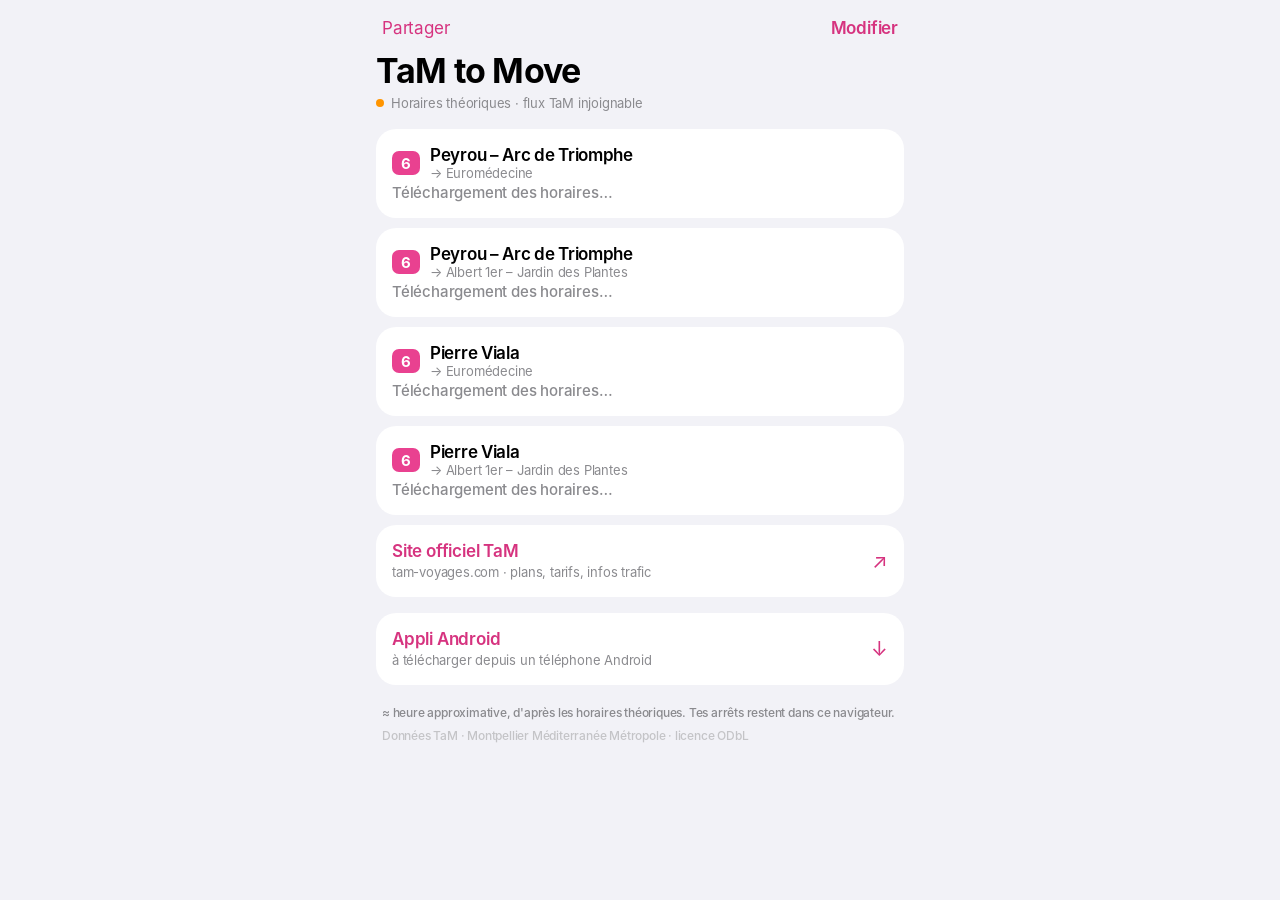
==== site/index.html @ f5b3a71c "« J'arrive » : page de suivi en direct d'un bus jusqu'à l'arrêt de descente Co-Authored-By: Claude O" ====
<!DOCTYPE html>
<html lang="fr">
<head>
<meta charset="utf-8">
<meta name="viewport" content="width=device-width, initial-scale=1, viewport-fit=cover">
<title>TaM to Move</title>
<meta name="description" content="Prochains passages TaM (Montpellier) à tes arrêts, en temps réel.">
<meta name="theme-color" content="#F2F2F7" media="(prefers-color-scheme: light)">
<meta name="theme-color" content="#000000" media="(prefers-color-scheme: dark)">
<meta name="apple-mobile-web-app-capable" content="yes">
<meta name="apple-mobile-web-app-title" content="TaM to Move">
<meta name="apple-mobile-web-app-status-bar-style" content="default">
<link rel="apple-touch-icon" href="icon-180.png">
<link rel="icon" href="icon.svg" type="image/svg+xml">
<link rel="manifest" href="manifest.webmanifest">
<link rel="stylesheet" href="style.css?v=9">
</head>
<body>
<main id="app" aria-live="polite"></main>
<div id="toast" role="status"></div>
<script src="vendor/qrcode.js?v=9"></script>
<script type="module" src="app.js?v=9"></script>
</body>
</html>
---- site/style.css ----
@font-face{font-family:Inter;src:url(fonts/inter_regular.otf);font-weight:400;font-display:swap}
@font-face{font-family:Inter;src:url(fonts/inter_medium.otf);font-weight:500;font-display:swap}
@font-face{font-family:Inter;src:url(fonts/inter_semibold.otf);font-weight:600;font-display:swap}
@font-face{font-family:Inter;src:url(fonts/inter_bold.otf);font-weight:700;font-display:swap}
:root{--bg:#F2F2F7;--card:#fff;--label:#000;--sec:#8A8A8E;--ter:#C4C4C7;--sep:#E5E5EA;--fill:#E9E9EE;
  --live:#34C759;--warn:#FF9500;--danger:#FF3B30;--accent:#D6337F;--chip:#1C1C1E;color-scheme:light}
@media (prefers-color-scheme:dark){:root{--bg:#000;--card:#1C1C1E;--label:#fff;--sec:#98989F;--ter:#48484A;--sep:#38383A;
  --fill:#2C2C2E;--live:#30D158;--warn:#FF9F0A;--danger:#FF453A;--accent:#F2629F;--chip:#3A3A3C;color-scheme:dark}}
*{box-sizing:border-box;margin:0;padding:0;-webkit-tap-highlight-color:transparent}
html{background:var(--bg)}
body{font-family:Inter,-apple-system,system-ui,sans-serif;background:var(--bg);color:var(--label);-webkit-font-smoothing:antialiased;
  letter-spacing:-.2px;min-height:100vh}
main{max-width:560px;margin:0 auto;padding:calc(env(safe-area-inset-top) + 6px) 16px calc(env(safe-area-inset-bottom) + 32px)}
button{font:inherit;color:inherit;background:none;border:0;cursor:pointer}
a{color:var(--accent);text-decoration:none}
.nav{height:44px;display:flex;align-items:center;justify-content:space-between}
.nav button,.nav a{color:var(--accent);font-size:17px;padding:6px;border-radius:8px}
.nav .action{font-weight:600}
h1{font-size:34px;font-weight:700;letter-spacing:-.8px;line-height:41px}
h1.t2{font-size:30px;letter-spacing:-.6px;line-height:36px}
.sub{display:flex;align-items:center;gap:7px;font-size:13px;color:var(--sec);margin:4px 0 18px}
.dot{width:8px;height:8px;border-radius:4px;flex:none}
.dot.live{background:var(--live);animation:pulse 1.1s ease-in-out infinite alternate}
@keyframes pulse{to{opacity:.25}}
.card{background:var(--card);border-radius:20px;padding:16px;margin-bottom:10px;display:block;width:100%;text-align:left}
.row{display:flex;align-items:center;gap:10px}
.pill{display:inline-flex;justify-content:center;align-items:center;min-width:28px;height:24px;padding:0 7px;border-radius:7px;
  font-weight:700;font-size:15px;flex:none}
.pill.s{min-width:22px;height:20px;font-size:12.5px;border-radius:5px;padding:0 5px}
.grow{flex:1;min-width:0}
.ell{white-space:nowrap;overflow:hidden;text-overflow:ellipsis}
.stop{font-size:17px;font-weight:600;letter-spacing:-.3px}
.dest{font-size:13px;color:var(--sec)}
.chip{font-size:12px;font-weight:600;border-radius:99px;padding:3px 8px;flex:none}
.big{display:flex;align-items:flex-end;gap:10px;margin-top:12px}
.big .w{font-size:34px;font-weight:700;letter-spacing:-.8px;line-height:38px}
.big .h{font-size:15px;font-weight:500;color:var(--sec);margin-bottom:5px;display:flex;align-items:center;gap:5px}
.th{color:var(--sec)!important}
.line{height:.5px;background:var(--sep);margin:14px 0 12px}
.next{display:grid;grid-template-columns:repeat(4,1fr)}
.next b{display:block;font-size:15px;font-weight:600}
.next span{font-size:12px;font-weight:500;color:var(--sec)}
.next .x b{color:var(--danger)}.next .x span{text-decoration:line-through}
.night{font-size:30px;font-weight:700;letter-spacing:-.6px;margin-top:12px}
.rep{font-size:15px;font-weight:500;color:var(--sec);margin-top:2px}
.alert{background:color-mix(in srgb,var(--warn) 13%,transparent);border-radius:18px;padding:14px;display:flex;gap:12px;margin-bottom:12px;width:100%;text-align:left}
.alert .i{width:26px;height:26px;border-radius:13px;background:var(--warn);color:#fff;font-weight:700;display:flex;align-items:center;justify-content:center;flex:none}
.alert b{font-size:15px;font-weight:600;display:block}
.alert p{font-size:13px;opacity:.75;margin-top:3px;line-height:18px}
.alert:not(.open) b,.alert:not(.open) p{display:-webkit-box;-webkit-line-clamp:2;-webkit-box-orient:vertical;overflow:hidden}
.foot{font-size:12px;font-weight:500;color:var(--sec);padding:4px 6px}
.foot.t{color:var(--ter)}
.link{display:flex;align-items:center;justify-content:space-between;margin:6px 0 16px}
.link b{color:var(--accent);font-size:17px;font-weight:600;display:block}
.group{background:var(--card);border-radius:16px;overflow:hidden}
.item{display:flex;align-items:center;gap:10px;padding:10px 12px 10px 14px;min-height:60px;position:relative;width:100%;text-align:left}
.item+.item::before{content:"";position:absolute;top:0;left:56px;right:0;height:.5px;background:var(--sep)}
.round{width:30px;height:30px;border-radius:15px;display:flex;align-items:center;justify-content:center;font-weight:700;font-size:15px;flex:none}
.round.del{background:var(--danger);color:#fff}
.round.mv{background:var(--fill)}
.round:disabled{opacity:.3}
.gfoot{font-size:13px;color:var(--sec);padding:8px 6px 24px}
.add{display:flex;align-items:center;gap:12px;padding:14px 16px;color:var(--accent);font-size:17px;width:100%}
.plus{width:26px;height:26px;border-radius:13px;background:var(--live);color:#fff;font-weight:700;display:flex;align-items:center;justify-content:center}
.search{width:100%;background:var(--fill);border:0;border-radius:10px;padding:10px 12px;font:inherit;font-size:16px;color:var(--label);margin-bottom:18px;outline:none}
.chev{color:var(--ter);font-size:22px}
.st{display:flex;align-items:center;height:50px;position:relative;width:100%;text-align:left}
.st .rail{width:44px;height:50px;position:relative;flex:none}
.st .rail::before{content:"";position:absolute;left:19.5px;top:0;bottom:0;width:5px;background:var(--lc)}
.st.first .rail::before{top:25px}.st.last .rail::before{bottom:25px}
.st .rail::after{content:"";position:absolute;left:15px;top:20px;width:9px;height:9px;border-radius:50%;background:var(--card);border:2.5px solid var(--lc)}
.st+.st{border-top:.5px solid transparent;background:linear-gradient(var(--sep),var(--sep)) 44px 0/calc(100% - 44px) .5px no-repeat}
.st .ok{color:var(--live);font-weight:600;margin-right:16px}
.st:disabled{color:var(--sec)}
/* Où est mon bus */
.track{position:relative;padding:6px 0}
.tr{display:flex;align-items:center;height:54px;position:relative}
.tr .rail{width:44px;height:54px;position:relative;flex:none}
.tr .rail::before{content:"";position:absolute;left:19px;top:0;bottom:0;width:6px;background:var(--lc)}
.tr.after .rail::before,.tr.me .rail::before{background:linear-gradient(var(--lc) 50%,var(--lcf) 50%)}
.tr.after .rail::before{background:var(--lcf)}
.tr.first .rail::before{top:27px}.tr.last .rail::before{bottom:27px}
.tr .rail::after{content:"";position:absolute;left:16px;top:21px;width:12px;height:12px;border-radius:50%;background:var(--card);border:3px solid var(--lc)}
.tr.after .rail::after{border-color:var(--lcf)}
.tr.me .rail::after{left:12px;top:17px;width:20px;height:20px;border-width:5px;box-shadow:0 0 0 5px color-mix(in srgb,var(--lc) 18%,transparent)}
.tr .n{font-size:15px;margin-left:6px}
.tr.me .n{font-weight:700;font-size:17px}
.me-tag{font-size:11px;font-weight:700;color:var(--accent);background:color-mix(in srgb,var(--accent) 12%,transparent);border-radius:6px;padding:2px 6px;margin-left:8px}
.bus{position:absolute;left:7px;right:14px;height:30px;display:flex;align-items:center;transition:top .6s ease}
.bus .b{width:30px;height:30px;border-radius:9px;display:flex;align-items:center;justify-content:center;box-shadow:0 2px 8px color-mix(in srgb,var(--lc) 50%,transparent)}
.bus.est .b{opacity:.55;box-shadow:none}
.bus .eta{margin-left:auto;background:var(--chip);color:#fff;font-size:12px;font-weight:600;border-radius:8px;padding:3px 8px}
.bus .eta.th{background:var(--sec);color:#fff!important}
.far{display:flex;align-items:center;flex-wrap:wrap;gap:6px 10px;padding:12px 16px 4px;font-size:13px;font-weight:600}
.far .lbl{color:var(--sec);padding-right:8px;border-right:1px solid var(--sep)}
.far .v{display:flex;align-items:center;gap:4px}
.far .mini{width:20px;height:20px;border-radius:6px;display:flex;align-items:center;justify-content:center}
.msg{background:var(--card);border-radius:20px;padding:18px;color:var(--sec);font-size:15px}
#toast{position:fixed;left:50%;bottom:calc(env(safe-area-inset-bottom) + 24px);transform:translateX(-50%) translateY(20px);opacity:0;
  background:rgba(48,48,51,.92);color:#fff;font-size:13px;border-radius:14px;padding:11px 16px;transition:.25s;pointer-events:none;max-width:90vw}
#toast.on{opacity:1;transform:translateX(-50%)}
.btn{display:block;width:100%;text-align:center;background:var(--accent);color:#fff;font-weight:600;font-size:17px;border-radius:14px;padding:14px;margin-bottom:8px}
.btn.s{background:var(--card);color:var(--accent)}
.qr svg{width:220px;height:220px;background:#fff;border-radius:8px}
.bus .b{position:relative}
.bus .gps{position:absolute;right:-5px;top:-5px;width:13px;height:13px;border-radius:7px;background:var(--live);border:2px solid #fff}

/* Terminus sous ton arrêt : rail en pointillés, repère carré */
.tr.term .rail::before { background: repeating-linear-gradient(var(--lcf) 0 5px, transparent 5px 10px); }
.tr.term .rail::after { border-radius: 3px; border-color: var(--lcf); }
.tr.term .n { color: var(--secondary, #8e8e93); }
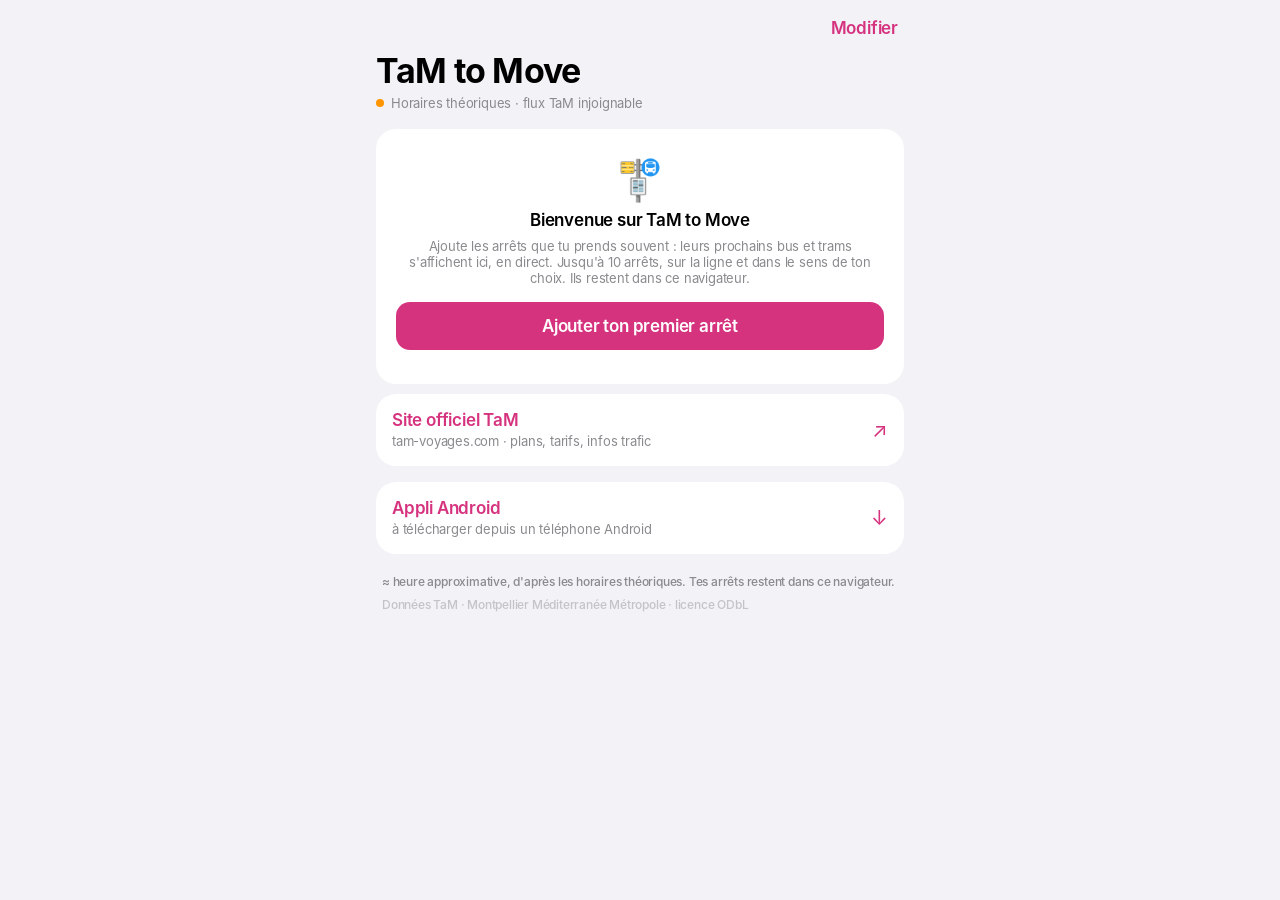
==== commit f6085aff: "Nouvelle visite : liste vide et carte de bienvenue (plus d'arrêts de la ligne 6 par défaut) Co-Autho" ====
--- a/site/index.html
+++ b/site/index.html
@@ -13,12 +13,12 @@
 <link rel="apple-touch-icon" href="icon-180.png">
 <link rel="icon" href="icon.svg" type="image/svg+xml">
 <link rel="manifest" href="manifest.webmanifest">
-<link rel="stylesheet" href="style.css?v=9">
+<link rel="stylesheet" href="style.css?v=10">
 </head>
 <body>
 <main id="app" aria-live="polite"></main>
 <div id="toast" role="status"></div>
-<script src="vendor/qrcode.js?v=9"></script>
-<script type="module" src="app.js?v=9"></script>
+<script src="vendor/qrcode.js?v=10"></script>
+<script type="module" src="app.js?v=10"></script>
 </body>
 </html>
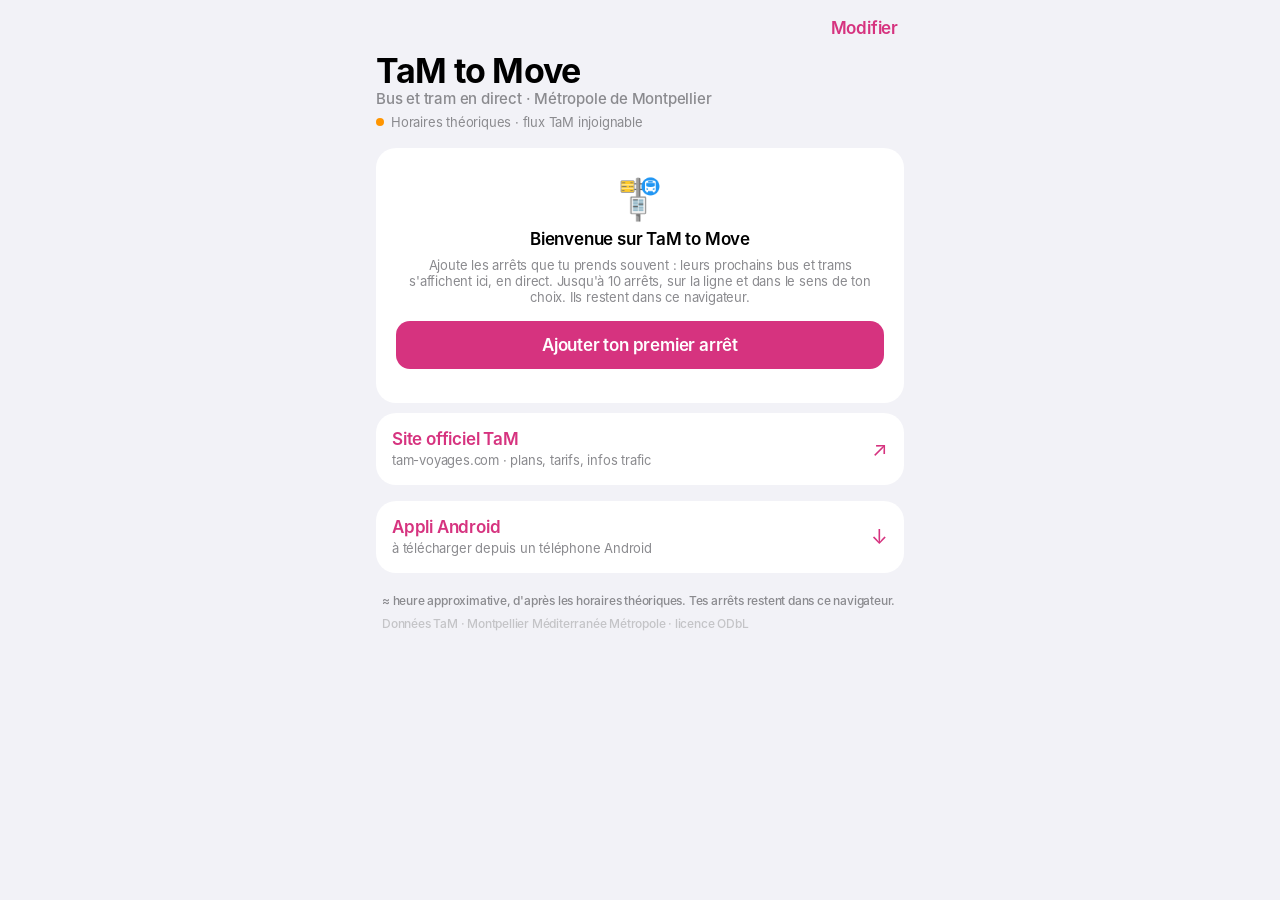
==== commit eaaf6316: "Sous-titre « Bus et tram en direct · Métropole de Montpellier » Co-Authored-By: Claude Opus 5.5 <nor" ====
--- a/site/index.html
+++ b/site/index.html
@@ -3,8 +3,8 @@
 <head>
 <meta charset="utf-8">
 <meta name="viewport" content="width=device-width, initial-scale=1, viewport-fit=cover">
-<title>TaM to Move</title>
-<meta name="description" content="Prochains passages TaM (Montpellier) à tes arrêts, en temps réel.">
+<title>TaM to Move · Bus et tram en direct · Métropole de Montpellier</title>
+<meta name="description" content="Bus et tram en direct dans la Métropole de Montpellier : prochains passages TaM à tes arrêts, en temps réel.">
 <meta name="theme-color" content="#F2F2F7" media="(prefers-color-scheme: light)">
 <meta name="theme-color" content="#000000" media="(prefers-color-scheme: dark)">
 <meta name="apple-mobile-web-app-capable" content="yes">
@@ -13,12 +13,12 @@
 <link rel="apple-touch-icon" href="icon-180.png">
 <link rel="icon" href="icon.svg" type="image/svg+xml">
 <link rel="manifest" href="manifest.webmanifest">
-<link rel="stylesheet" href="style.css?v=10">
+<link rel="stylesheet" href="style.css?v=11">
 </head>
 <body>
 <main id="app" aria-live="polite"></main>
 <div id="toast" role="status"></div>
-<script src="vendor/qrcode.js?v=10"></script>
-<script type="module" src="app.js?v=10"></script>
+<script src="vendor/qrcode.js?v=11"></script>
+<script type="module" src="app.js?v=11"></script>
 </body>
 </html>
--- a/site/style.css
+++ b/site/style.css
@@ -109,3 +109,5 @@
 .tr.term .rail::before { background: repeating-linear-gradient(var(--lcf) 0 5px, transparent 5px 10px); }
 .tr.term .rail::after { border-radius: 3px; border-color: var(--lcf); }
 .tr.term .n { color: var(--secondary, #8e8e93); }
+
+.subtitle{color:var(--sec);font-size:15px;font-weight:500;margin:-2px 0 6px;white-space:nowrap;overflow:hidden;text-overflow:ellipsis}
